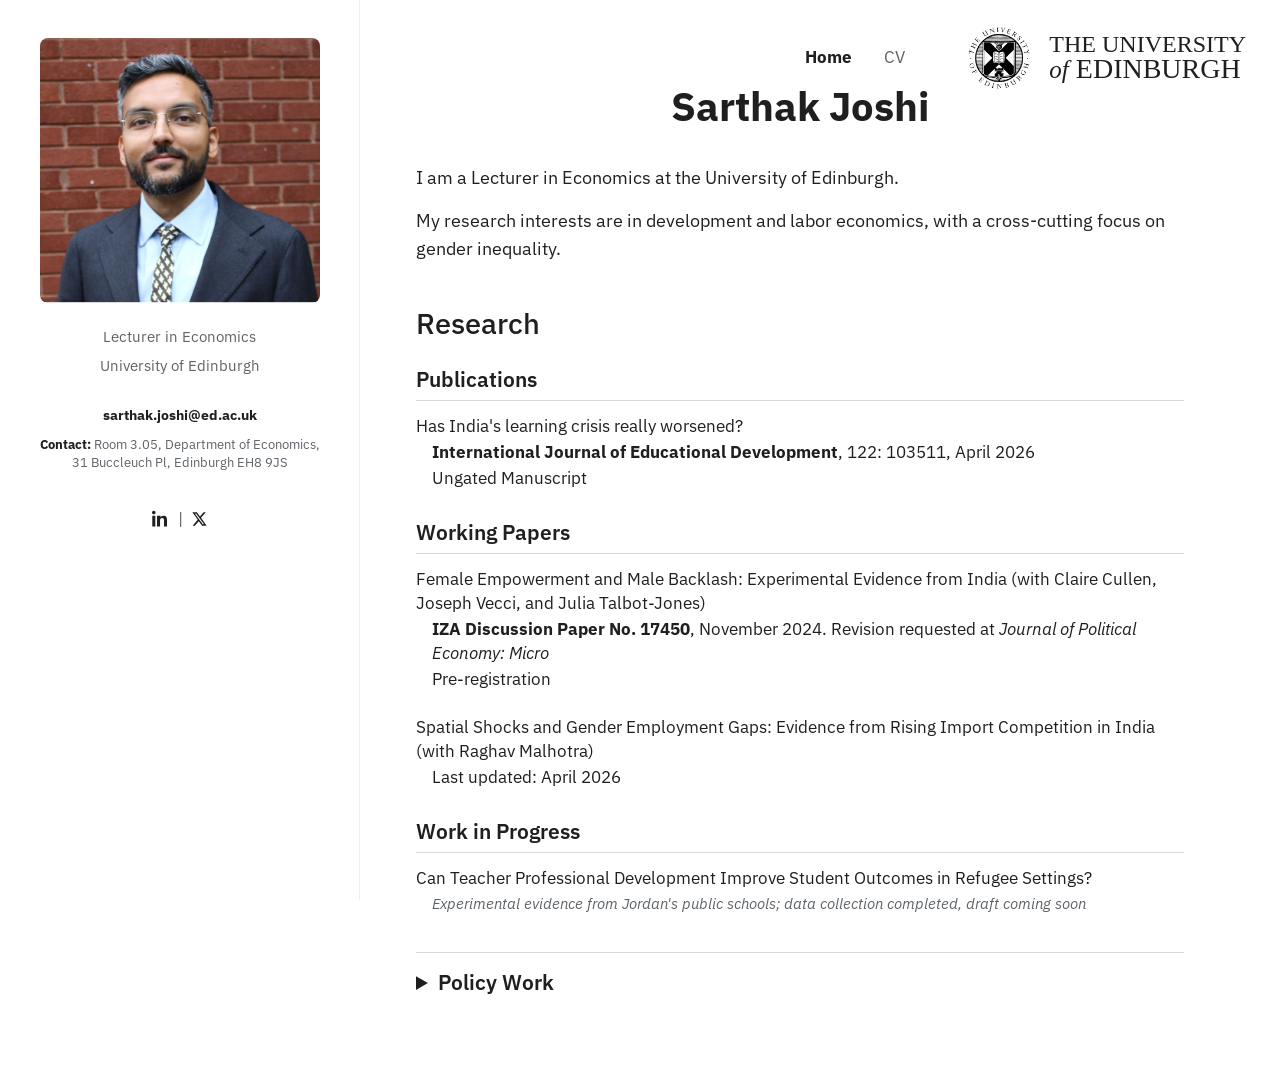
==== index.html @ 18a74660 "Fix mobile header behavior" ====
<!doctype html>
<html lang="en">
<head>
  <meta charset="utf-8" />
  <meta name="viewport" content="width=device-width, initial-scale=1" />
  <title>Sarthak Joshi | Economist</title>
  <meta name="description" content="Sarthak Joshi is a Lecturer in Economics at the University of Edinburgh working on development, labor, gender inequality, and education." />
  <link rel="preconnect" href="https://fonts.googleapis.com">
  <link rel="preconnect" href="https://fonts.gstatic.com" crossorigin>
  <link href="https://fonts.googleapis.com/css2?family=IBM+Plex+Sans:wght@400;500;600;700&family=IBM+Plex+Serif:wght@400;500;600;700&display=swap" rel="stylesheet">
  <link rel="stylesheet" href="style.css?v=20260616-mobile-header2" />
</head>
<body data-page="home">
  <header class="top-header">
    <a class="top-university-mark" href="https://www.ed.ac.uk/" target="_blank" rel="noreferrer" aria-label="University of Edinburgh">
      <img class="edinburgh-logo" src="/assets/UoE%20logo.png" alt="The University of Edinburgh" />
      <span class="university-wordmark" aria-hidden="true">
        <span class="wordmark-line">The University</span>
        <span class="wordmark-line"><em>of</em> Edinburgh</span>
      </span>
    </a>
    <nav class="top-nav" aria-label="Main">
      <a href="/" data-nav="home">Home</a>
      <a href="/cv.html" data-nav="cv">CV</a>
    </nav>
    <button class="mobile-menu-toggle" type="button" aria-expanded="false" aria-controls="mobile-menu" aria-label="Open navigation menu">
      <span></span>
      <span></span>
      <span></span>
      <span class="sr-only">Menu</span>
    </button>
    <img class="mobile-edinburgh-crest" src="/assets/UoE%20logo.png" alt="" aria-hidden="true" />
    <nav id="mobile-menu" class="mobile-nav" aria-label="Main">
      <a href="/" data-nav="home">Home</a>
      <a href="/cv.html" data-nav="cv">CV</a>
    </nav>
  </header>

  <aside class="profile-panel" aria-label="Profile">
    <div class="profile-inner">
      <a class="profile-name" href="/">Sarthak Joshi</a>
      <img class="profile-photo" src="/assets/preview-headshot.png" alt="Sarthak Joshi" />
      <p class="profile-role">Lecturer in Economics</p>
      <p class="profile-affiliation">University of Edinburgh</p>
      <a class="profile-email" href="mailto:sarthak.joshi@ed.ac.uk">sarthak.joshi@ed.ac.uk</a>
      <p class="profile-contact"><strong>Contact:</strong> Room 3.05, Department of Economics, 31 Buccleuch Pl, Edinburgh EH8 9JS</p>
      <p class="profile-socials">
        <a href="https://linkedin.com/in/sarthak-joshi-554698bb/?skipRedirect=true" target="_blank" rel="noreferrer" aria-label="LinkedIn">
          <svg class="linkedin-mark" viewBox="0 0 24 24" aria-hidden="true">
            <path d="M4.98 3.5C4.98 4.88 3.86 6 2.5 6S0 4.88 0 3.5 1.12 1 2.5 1s2.48 1.12 2.48 2.5zM.4 8h4.2v15H.4V8zm7.4 0h4.03v2.05h.06c.56-1.06 1.93-2.18 3.98-2.18 4.25 0 5.03 2.8 5.03 6.44V23h-4.2v-7.7c0-1.84-.03-4.2-2.56-4.2-2.56 0-2.95 2-2.95 4.06V23h-4.2V8z" />
          </svg>
          <span class="sr-only">LinkedIn</span>
        </a>
        <span aria-hidden="true">|</span>
        <a href="https://x.com/sarthak_joshi" target="_blank" rel="noreferrer" aria-label="X">
          <svg class="x-mark" viewBox="0 0 24 24" aria-hidden="true">
            <path d="M18.9 2h3.3l-7.2 8.24L23.5 22h-6.65l-5.2-6.8L5.7 22H2.4l7.7-8.8L2 2h6.82l4.7 6.22L18.9 2zm-1.16 17.93h1.83L7.82 3.96H5.85l11.9 15.97z" />
          </svg>
          <span class="sr-only">X</span>
        </a>
      </p>
    </div>
  </aside>

  <main class="site-main">
    <section class="intro-section" aria-labelledby="home-title">
      <h1 id="home-title">Sarthak Joshi</h1>
      <p>I am a Lecturer in Economics at the <a href="https://edwebprofiles.ed.ac.uk/profile/sarthak-joshi" target="_blank" rel="noreferrer">University of Edinburgh</a>.</p>
      <p>My research interests are in development and labor economics, with a cross-cutting focus on gender inequality.</p>
      <p class="main-contact"><strong>Contact:</strong> Room 3.05, Department of Economics, 31 Buccleuch Pl, Edinburgh EH8 9JS</p>
    </section>

    <section class="research-section" aria-labelledby="research">
      <h2 id="research">Research</h2>

      <section aria-labelledby="publications">
        <h3 id="publications">Publications</h3>
        <div class="item-list">
          <article class="paper" id="learning-crisis">
            <p class="paper-heading"><a class="paper-title" href="https://www.sciencedirect.com/science/article/pii/S0738059326000210#tbl0020" target="_blank" rel="noreferrer">Has India's learning crisis really worsened?</a></p>
            <p class="paper-meta"><strong>International Journal of Educational Development</strong>, 122: 103511, April 2026</p>
            <p class="paper-links"><a href="/learning_trends_India_v5.pdf">Ungated Manuscript</a></p>
          </article>
        </div>
      </section>

      <section aria-labelledby="working-papers">
        <h3 id="working-papers">Working Papers</h3>
        <div class="item-list">
          <article class="paper" id="female-empowerment">
            <p class="paper-heading"><a class="paper-title" href="https://docs.iza.org/dp17450.pdf" target="_blank" rel="noreferrer">Female Empowerment and Male Backlash: Experimental Evidence from India</a> <span class="paper-authors">(with <a href="https://sites.google.com/view/ccullen/about" target="_blank" rel="noreferrer">Claire Cullen</a>, <a href="https://sites.google.com/site/josephvecci/home" target="_blank" rel="noreferrer">Joseph Vecci</a>, and <a href="https://people.wgtn.ac.nz/julia.talbotjones" target="_blank" rel="noreferrer">Julia Talbot-Jones</a>)</span></p>
            <p class="paper-meta"><strong>IZA Discussion Paper No. 17450</strong>, November 2024. Revision requested at <em>Journal of Political Economy: Micro</em></p>
            <p class="paper-links"><a href="https://www.socialscienceregistry.org/trials/12640" target="_blank" rel="noreferrer">Pre-registration</a></p>
          </article>

          <article class="paper" id="spatial-shocks">
            <p class="paper-heading"><a class="paper-title" href="/documents/Spatial_shocks_and_gender_gaps_2026.pdf">Spatial Shocks and Gender Employment Gaps: Evidence from Rising Import Competition in India</a> <span class="paper-authors">(with <a href="https://www.raghavmalhotra.net/" target="_blank" rel="noreferrer">Raghav Malhotra</a>)</span></p>
            <p class="paper-meta">Last updated: April 2026</p>
          </article>
        </div>
      </section>

      <section aria-labelledby="work-in-progress">
        <h3 id="work-in-progress">Work in Progress</h3>
        <div class="item-list">
          <article class="paper">
            <p class="paper-heading"><span class="paper-title">Can Teacher Professional Development Improve Student Outcomes in Refugee Settings?</span></p>
            <p class="paper-note">Experimental evidence from Jordan's public schools; data collection completed, draft coming soon</p>
          </article>
        </div>
      </section>

      <details class="collapsible-section">
        <summary id="policy-work">Policy Work</summary>
        <ul class="policy-list">
          <li><strong>Conditional Cash Transfers to Improve Maternal and Child Nutrition Outcomes in Bihar, India</strong> (with Oxford Policy Management) <a href="https://www.opml.co.uk/sites/default/files/migrated_bolt_files/bcsp-midline-impact-evaluation-report.pdf" target="_blank" rel="noreferrer">Midline report</a>; <a href="https://www.opml.co.uk/sites/default/files/migrated_bolt_files/bcsp-impact-evaluation-endline-report.pdf" target="_blank" rel="noreferrer">Endline report</a></li>
          <li><strong>Improving H.A.B.I.T: Households' Attitudes and Behaviours to Increase Toilet Use in Rural India</strong> (with Oxford Policy Management) <a href="https://www.opml.co.uk/sites/default/files/migrated_bolt_files/habit-baseline-study-report.pdf" target="_blank" rel="noreferrer">Report</a></li>
        </ul>
      </details>
    </section>
  </main>

  <script src="script.js"></script>
</body>
</html>
---- style.css ----
:root {
  --bg: #ffffff;
  --panel: #ffffff;
  --text: #1f1f1f;
  --muted: #5e6368;
  --line: #d9d9d9;
  --accent: #1f1f1f;
  --content: 1160px;
  --sidebar: 360px;
}

* {
  box-sizing: border-box;
}

html,
body {
  min-height: 100%;
  overflow-x: hidden;
}

body {
  background: var(--bg);
  color: var(--text);
  font-family: "IBM Plex Sans", Arial, Helvetica, sans-serif;
  font-size: 16px;
  line-height: 1.58;
  margin: 0;
}

a {
  color: var(--accent);
  text-decoration: none;
}

a:hover {
  color: var(--accent);
  text-decoration: underline;
}

p,
li {
  margin: 0 0 0.9rem;
}

section,
article,
figure,
div {
  min-width: 0;
}

.sr-only {
  border: 0;
  clip: rect(0, 0, 0, 0);
  height: 1px;
  margin: -1px;
  overflow: hidden;
  padding: 0;
  position: absolute;
  width: 1px;
}

.top-header {
  align-items: flex-start;
  display: flex;
  gap: 58px;
  height: 86px;
  justify-content: flex-end;
  left: var(--sidebar);
  position: absolute;
  right: 34px;
  top: 22px;
  z-index: 4;
}

.top-university-mark {
  align-items: center;
  color: var(--text);
  display: inline-flex;
  gap: 14px;
  order: 2;
  text-decoration: none;
}

.top-university-mark:hover {
  color: var(--text);
  text-decoration: none;
}

.edinburgh-logo {
  display: block;
  height: 72px;
  width: auto;
}

.university-wordmark {
  color: var(--text);
  display: inline-flex;
  flex-direction: column;
  font-family: Georgia, "Times New Roman", serif;
  font-size: 28px;
  line-height: 0.9;
  text-transform: uppercase;
}

.wordmark-line:first-child {
  font-size: 24px;
}

.wordmark-line em {
  font-size: 25px;
  font-style: italic;
  text-transform: none;
}

.top-nav {
  align-items: center;
  display: flex;
  gap: 32px;
  order: 1;
  padding-top: 22px;
}

.top-nav a {
  color: var(--muted);
  font-size: 17px;
  text-decoration: none;
}

.top-nav a.active,
.top-nav a:hover {
  color: var(--text);
  font-weight: 700;
  text-decoration: none;
}

.profile-panel {
  background: var(--panel);
  border-right: 1px solid #eeeeee;
  height: 100vh;
  left: 0;
  overflow-y: auto;
  padding: 38px 34px 34px;
  position: fixed;
  top: 0;
  width: var(--sidebar);
}

.profile-inner {
  align-items: center;
  display: flex;
  flex-direction: column;
  margin: 0 auto;
  max-width: 280px;
  text-align: center;
}

.profile-name {
  color: var(--text);
  display: none;
  font-size: 25px;
  font-weight: 700;
  letter-spacing: 0;
  line-height: 1.2;
  margin-bottom: 22px;
  text-transform: none;
}

.profile-name:hover {
  text-decoration: none;
}

.site-status {
  color: var(--muted);
  font-size: 14px;
  margin: -14px 0 18px;
}

.profile-photo {
  border-radius: 8px;
  display: block;
  height: auto;
  margin-bottom: 22px;
  width: 100%;
}

.profile-role,
.profile-affiliation {
  color: var(--muted);
  font-size: 15px;
  line-height: 1.55;
  margin-bottom: 0.35rem;
}

.profile-email {
  font-size: 14px;
  font-weight: 700;
  margin: 22px 0 10px;
  overflow-wrap: anywhere;
}

.profile-contact {
  color: var(--muted);
  font-size: 13px;
  line-height: 1.35;
  margin: 0 0 22px;
}

.profile-contact strong {
  color: var(--text);
  font-weight: 700;
}

.main-contact {
  display: none;
}

.profile-nav,
.profile-socials {
  align-items: center;
  display: flex;
  flex-wrap: wrap;
  font-size: 17px;
  font-weight: 700;
  gap: 0.55rem;
  justify-content: center;
  margin: 0;
}

.profile-nav {
  margin-bottom: 22px;
}

.mobile-nav {
  display: none;
}

.mobile-edinburgh-crest {
  display: none;
}

.profile-nav span,
.profile-socials span {
  color: var(--muted);
  font-weight: 400;
}

.profile-socials {
  margin-top: 12px;
}

.mobile-menu-toggle {
  background: transparent;
  border: 0;
  cursor: pointer;
  display: none;
  height: 36px;
  margin: 0;
  padding: 6px;
  width: 42px;
}

.mobile-menu-toggle span:not(.sr-only) {
  background: var(--text);
  display: block;
  height: 2px;
  margin: 5px auto;
  width: 24px;
}

.profile-nav a {
  color: var(--text);
}

.profile-nav a.active {
  color: var(--accent);
}

.profile-socials a {
  color: var(--text);
  display: inline-flex;
  line-height: 1;
}

.profile-socials svg {
  display: block;
  fill: currentColor;
  height: 1rem;
  width: 1rem;
}

.profile-socials .linkedin-mark {
  height: 1.08rem;
  width: 1.08rem;
}

.site-main {
  margin-left: var(--sidebar);
  margin-right: auto;
  max-width: calc(var(--content) + 152px);
  padding: 82px 96px 72px 56px;
  width: calc(100% - var(--sidebar));
}

.intro-section {
  margin-bottom: 42px;
  max-width: 980px;
}

h1,
h2,
h3 {
  color: var(--text);
  line-height: 1.2;
  margin: 0;
}

h1 {
  font-size: 40px;
  font-weight: 700;
  margin-bottom: 18px;
}

#home-title {
  margin-bottom: 34px;
  text-align: center;
}

h2 {
  color: var(--accent);
  font-size: 29px;
  font-weight: 500;
  margin: 38px 0 22px;
}

h3 {
  border-bottom: 1px solid var(--line);
  font-size: 21px;
  font-weight: 600;
  margin: 26px 0 14px;
  padding-bottom: 8px;
}

.intro-section p {
  font-size: 18px;
  max-width: 980px;
}

.research-section,
.cv-panel {
  max-width: var(--content);
}

.item-list {
  display: grid;
  gap: 1.35rem;
}

.paper {
  overflow-wrap: anywhere;
}

.paper-heading,
.paper-links,
.paper-meta,
.paper-note,
.metric {
  margin-bottom: 0.16rem;
}

.paper-heading,
.paper-links,
.paper-meta {
  color: var(--text);
  font-size: 17px;
  line-height: 1.4;
}

.paper-title {
  font-weight: 400;
}

a.paper-title {
  color: var(--accent);
}

span.paper-title {
  color: var(--text);
}

.paper-authors,
.paper-authors a {
  font-weight: 400;
}

.paper-links,
.paper-meta,
.paper-note {
  margin-left: 1rem;
}

.paper-links a {
  color: var(--accent);
  font-weight: 400;
}

.paper-note {
  color: var(--muted);
  font-size: 15px;
  font-style: italic;
  line-height: 1.4;
}

.policy-list {
  padding-left: 1.2rem;
}

.policy-list li {
  line-height: 1.45;
  margin-bottom: 1rem;
}

.collapsible-section {
  border-top: 1px solid var(--line);
  margin-top: 2.2rem;
  padding-top: 0.8rem;
}

.collapsible-section summary {
  color: var(--text);
  cursor: pointer;
  font-size: 21px;
  font-weight: 600;
}

.collapsible-section[open] summary {
  margin-bottom: 1rem;
}

.cv-actions {
  align-items: center;
  display: flex;
  flex-wrap: wrap;
  gap: 0.5rem;
  margin-bottom: 1rem;
}

.cv-actions span {
  color: var(--muted);
}

.cv-frame {
  border: 1px solid var(--line);
  display: block;
  height: calc(100vh - 220px);
  min-height: 520px;
  width: 100%;
}

.cv-fallback {
  align-items: center;
  background: #f7f7f7;
  color: var(--muted);
  display: flex;
  flex-direction: column;
  height: 100%;
  justify-content: center;
  padding: 2rem;
  text-align: center;
}

blockquote {
  border-left: 3px solid var(--line);
  margin: 0 0 1rem;
  padding-left: 1rem;
}

cite {
  color: var(--muted);
  display: block;
  font-size: 13px;
  font-style: normal;
}

@media (max-width: 700px) {
  .top-header {
    display: block;
    height: 64px;
    left: 0;
    overflow: visible;
    position: fixed;
    right: auto;
    top: 0;
    width: 100vw;
    z-index: 10;
  }

  .top-nav {
    display: none;
  }

  .top-university-mark {
    align-items: center;
    display: flex;
    gap: 14px;
    justify-content: flex-end;
    position: fixed;
    right: 14px;
    top: 12px;
    transform: scale(0.48);
    transform-origin: top right;
    width: 430px;
    z-index: 20;
  }

  .university-wordmark {
    display: inline-flex;
    font-size: 28px;
    line-height: 0.9;
  }

  .edinburgh-logo {
    display: block;
    height: 72px;
  }

  .wordmark-line:first-child {
    font-size: 24px;
  }

  .wordmark-line em {
    font-size: 25px;
  }

  .mobile-edinburgh-crest {
    display: none;
  }

  .profile-panel {
    border-bottom: 1px solid #eeeeee;
    border-right: 0;
    height: auto;
    overflow: visible;
    padding: 88px 24px 24px;
    position: relative;
    width: 100%;
  }

  .profile-inner {
    max-width: 310px;
  }

  .profile-name {
    display: block;
    font-size: 25px;
    margin-bottom: 16px;
  }

  .mobile-menu-toggle {
    display: block;
    left: 22px;
    position: absolute;
    top: 16px;
  }

  .profile-nav {
    display: none;
    margin-bottom: 18px;
  }

  .top-header.menu-open .mobile-nav {
    background: #ffffff;
    border: 1px solid #eeeeee;
    display: flex;
    flex-direction: column;
    gap: 0;
    left: 22px;
    min-width: 116px;
    padding: 8px 0;
    position: fixed;
    top: 54px;
    z-index: 21;
  }

  .mobile-nav a {
    color: var(--text);
    display: block;
    font-size: 17px;
    line-height: 1.2;
    padding: 8px 14px;
    text-decoration: none;
  }

  .mobile-nav a.active,
  .mobile-nav a:hover {
    color: var(--text);
    font-weight: 700;
    text-decoration: none;
  }

  .profile-photo {
    margin-bottom: 16px;
    max-width: 220px;
  }

  .profile-role,
  .profile-affiliation {
    font-size: 15px;
  }

  .profile-email {
    margin: 16px 0 18px;
  }

  .profile-contact {
    display: block;
    margin-bottom: 18px;
  }

  .main-contact {
    display: none;
  }

  .profile-socials {
    margin-top: 8px;
  }

  .site-main {
    margin-left: 0;
    max-width: none;
    padding: 42px 22px 58px;
    width: 100%;
  }

  body[data-page="cv"] .top-header,
  body[data-page="cv"] .profile-panel {
    display: none;
  }

  body[data-page="cv"] .site-main {
    padding: 22px 14px 28px;
  }

  body[data-page="cv"] h1 {
    margin-bottom: 12px;
  }

  .site-main a,
  .cv-actions a,
  .cv-fallback a {
    color: #2f6fbd;
  }

  .profile-panel a,
  .top-university-mark {
    color: var(--text);
  }

  h1 {
    font-size: 34px;
  }

  #home-title {
    display: none;
    margin-bottom: 24px;
  }

  h2 {
    font-size: 26px;
    margin-top: 38px;
  }

  h3 {
    font-size: 20px;
  }

  .intro-section p {
    font-size: 17px;
  }

  .paper-links,
  .paper-meta,
  .paper-note {
    margin-left: 0;
  }

  .paper-title,
  .paper-authors {
    display: block;
  }

  .cv-frame {
    height: calc(100vh - 126px);
    min-height: 620px;
  }
}
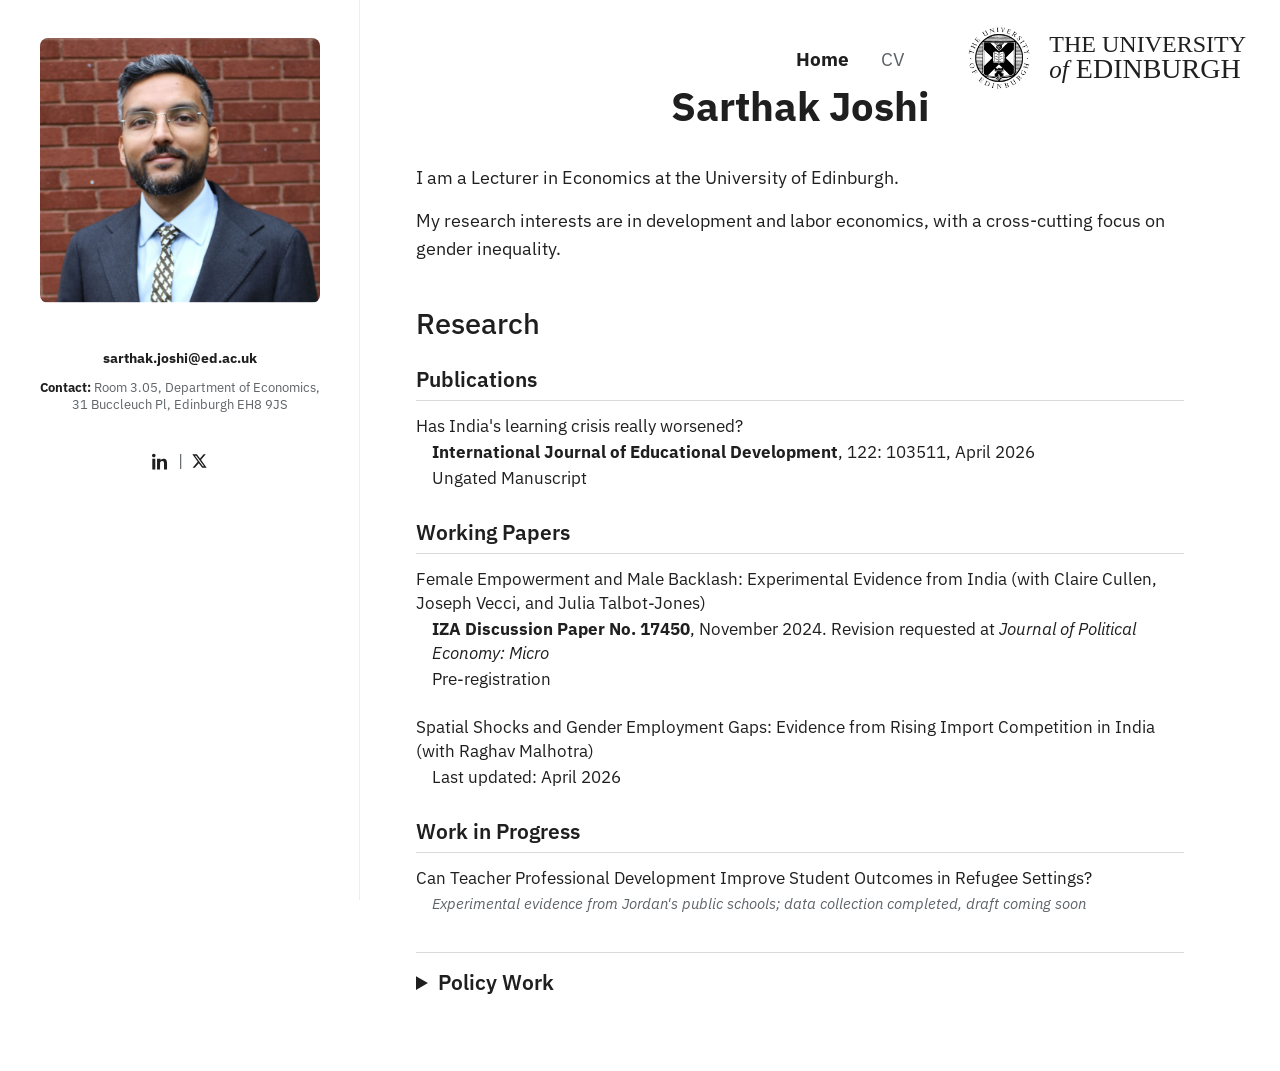
==== commit 321adfb1: "Refine mobile CV navigation" ====
--- a/index.html
+++ b/index.html
@@ -8,7 +8,7 @@
   <link rel="preconnect" href="https://fonts.googleapis.com">
   <link rel="preconnect" href="https://fonts.gstatic.com" crossorigin>
   <link href="https://fonts.googleapis.com/css2?family=IBM+Plex+Sans:wght@400;500;600;700&family=IBM+Plex+Serif:wght@400;500;600;700&display=swap" rel="stylesheet">
-  <link rel="stylesheet" href="style.css?v=20260616-mobile-header2" />
+  <link rel="stylesheet" href="style.css?v=20260616-cv-mobile3" />
 </head>
 <body data-page="home">
   <header class="top-header">
@@ -40,8 +40,6 @@
     <div class="profile-inner">
       <a class="profile-name" href="/">Sarthak Joshi</a>
       <img class="profile-photo" src="/assets/preview-headshot.png" alt="Sarthak Joshi" />
-      <p class="profile-role">Lecturer in Economics</p>
-      <p class="profile-affiliation">University of Edinburgh</p>
       <a class="profile-email" href="mailto:sarthak.joshi@ed.ac.uk">sarthak.joshi@ed.ac.uk</a>
       <p class="profile-contact"><strong>Contact:</strong> Room 3.05, Department of Economics, 31 Buccleuch Pl, Edinburgh EH8 9JS</p>
       <p class="profile-socials">
--- a/style.css
+++ b/style.css
@@ -124,7 +124,7 @@
 
 .top-nav a {
   color: var(--muted);
-  font-size: 17px;
+  font-size: 19px;
   text-decoration: none;
 }
 
@@ -450,6 +450,10 @@
   color: var(--muted);
 }
 
+.mobile-cv-fallback {
+  display: none;
+}
+
 .cv-frame {
   border: 1px solid var(--line);
   display: block;
@@ -485,6 +489,8 @@
 
 @media (max-width: 700px) {
   .top-header {
+    background: #ffffff;
+    border-bottom: 1px solid #eeeeee;
     display: block;
     height: 64px;
     left: 0;
@@ -579,7 +585,7 @@
     min-width: 116px;
     padding: 8px 0;
     position: fixed;
-    top: 54px;
+    top: 64px;
     z-index: 21;
   }
 
@@ -633,13 +639,12 @@
     width: 100%;
   }
 
-  body[data-page="cv"] .top-header,
   body[data-page="cv"] .profile-panel {
     display: none;
   }
 
   body[data-page="cv"] .site-main {
-    padding: 22px 14px 28px;
+    padding: 86px 14px 28px;
   }
 
   body[data-page="cv"] h1 {
@@ -691,7 +696,22 @@
   }
 
   .cv-frame {
-    height: calc(100vh - 126px);
-    min-height: 620px;
-  }
-}
+    display: none;
+  }
+
+  .mobile-cv-fallback {
+    background: #f7f7f7;
+    border: 1px solid var(--line);
+    color: var(--muted);
+    display: block;
+    font-size: 16px;
+    line-height: 1.45;
+    max-width: 100%;
+    overflow-wrap: break-word;
+    padding: 20px;
+  }
+
+  .mobile-cv-fallback p {
+    margin-bottom: 0.7rem;
+  }
+}
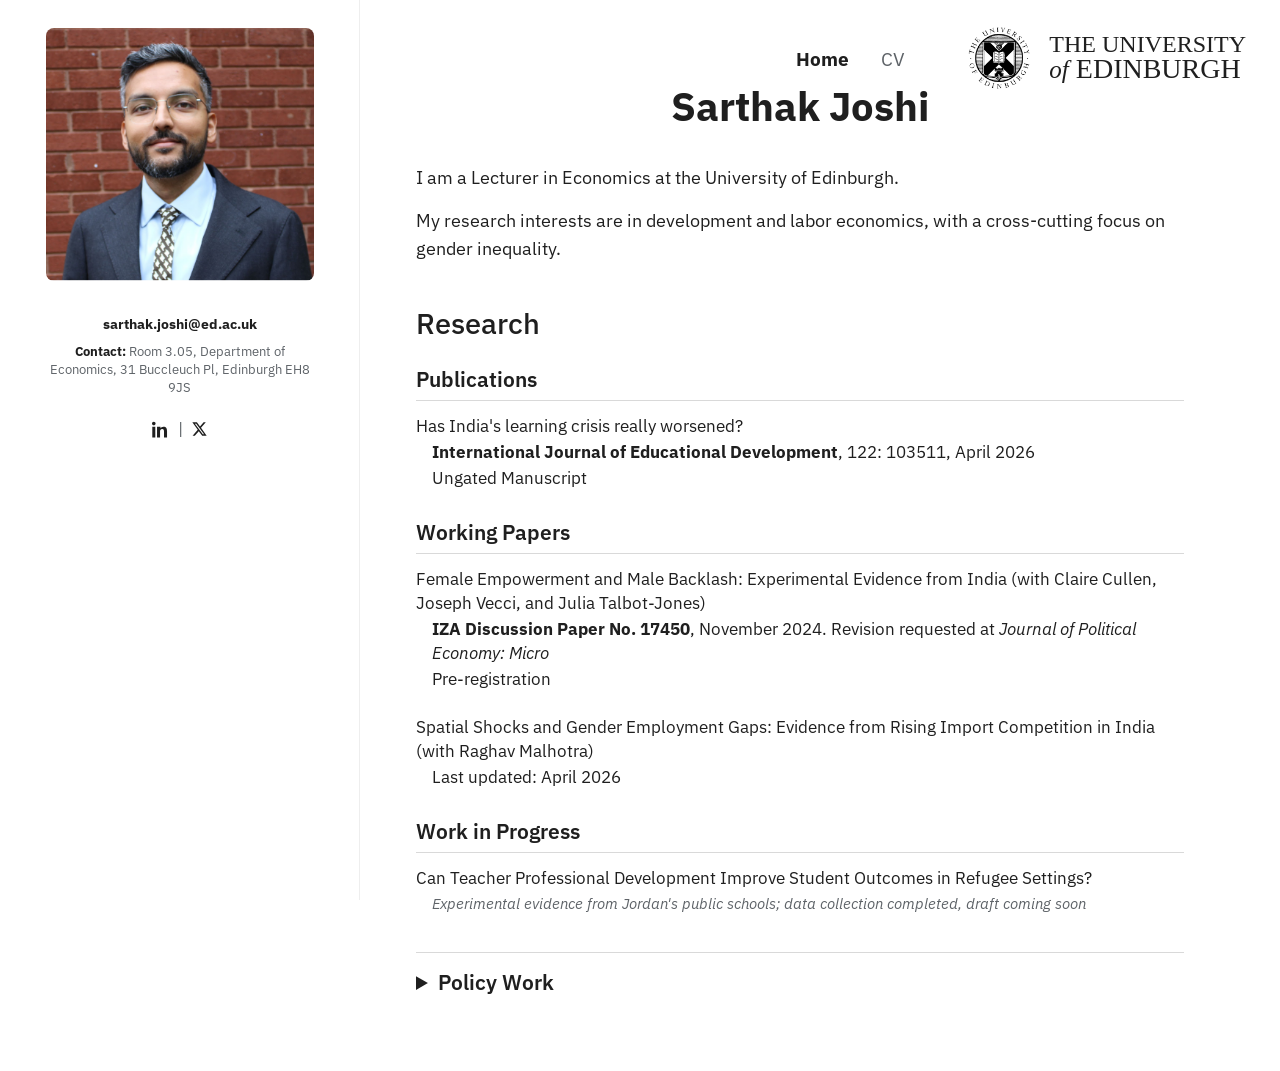
==== commit 44ede741: "Tighten profile panel spacing" ====
--- a/index.html
+++ b/index.html
@@ -8,7 +8,7 @@
   <link rel="preconnect" href="https://fonts.googleapis.com">
   <link rel="preconnect" href="https://fonts.gstatic.com" crossorigin>
   <link href="https://fonts.googleapis.com/css2?family=IBM+Plex+Sans:wght@400;500;600;700&family=IBM+Plex+Serif:wght@400;500;600;700&display=swap" rel="stylesheet">
-  <link rel="stylesheet" href="style.css?v=20260616-cv-mobile3" />
+  <link rel="stylesheet" href="style.css?v=20260616-panel-tight1" />
 </head>
 <body data-page="home">
   <header class="top-header">
--- a/style.css
+++ b/style.css
@@ -141,7 +141,7 @@
   height: 100vh;
   left: 0;
   overflow-y: auto;
-  padding: 38px 34px 34px;
+  padding: 28px 28px 24px;
   position: fixed;
   top: 0;
   width: var(--sidebar);
@@ -152,18 +152,18 @@
   display: flex;
   flex-direction: column;
   margin: 0 auto;
-  max-width: 280px;
+  max-width: 268px;
   text-align: center;
 }
 
 .profile-name {
   color: var(--text);
   display: none;
-  font-size: 25px;
+  font-size: 34px;
   font-weight: 700;
   letter-spacing: 0;
   line-height: 1.2;
-  margin-bottom: 22px;
+  margin-bottom: 14px;
   text-transform: none;
 }
 
@@ -181,13 +181,14 @@
   border-radius: 8px;
   display: block;
   height: auto;
-  margin-bottom: 22px;
+  margin-bottom: 16px;
   width: 100%;
 }
 
 .profile-role,
 .profile-affiliation {
   color: var(--muted);
+  display: none;
   font-size: 15px;
   line-height: 1.55;
   margin-bottom: 0.35rem;
@@ -196,7 +197,7 @@
 .profile-email {
   font-size: 14px;
   font-weight: 700;
-  margin: 22px 0 10px;
+  margin: 16px 0 8px;
   overflow-wrap: anywhere;
 }
 
@@ -204,7 +205,7 @@
   color: var(--muted);
   font-size: 13px;
   line-height: 1.35;
-  margin: 0 0 22px;
+  margin: 0 0 14px;
 }
 
 .profile-contact strong {
@@ -247,7 +248,7 @@
 }
 
 .profile-socials {
-  margin-top: 12px;
+  margin-top: 6px;
 }
 
 .mobile-menu-toggle {
@@ -491,14 +492,16 @@
   .top-header {
     background: #ffffff;
     border-bottom: 1px solid #eeeeee;
-    display: block;
+    display: flex;
     height: 64px;
     left: 0;
+    align-items: center;
     overflow: visible;
+    padding: 0 14px 0 12px;
     position: fixed;
-    right: auto;
+    right: 0;
     top: 0;
-    width: 100vw;
+    width: 100%;
     z-index: 10;
   }
 
@@ -509,34 +512,36 @@
   .top-university-mark {
     align-items: center;
     display: flex;
-    gap: 14px;
+    gap: 6px;
     justify-content: flex-end;
-    position: fixed;
-    right: 14px;
-    top: 12px;
-    transform: scale(0.48);
-    transform-origin: top right;
-    width: 430px;
+    margin-left: auto;
+    max-width: calc(100vw - 88px);
+    position: static;
+    transform: none;
+    width: auto;
     z-index: 20;
   }
 
   .university-wordmark {
     display: inline-flex;
-    font-size: 28px;
-    line-height: 0.9;
+    font-size: 15px;
+    flex: 0 1 auto;
+    line-height: 0.92;
+    min-width: 0;
   }
 
   .edinburgh-logo {
     display: block;
-    height: 72px;
+    flex: 0 0 auto;
+    height: 36px;
   }
 
   .wordmark-line:first-child {
-    font-size: 24px;
+    font-size: 13px;
   }
 
   .wordmark-line em {
-    font-size: 25px;
+    font-size: 14px;
   }
 
   .mobile-edinburgh-crest {
@@ -548,26 +553,27 @@
     border-right: 0;
     height: auto;
     overflow: visible;
-    padding: 88px 24px 24px;
+    padding: 82px 20px 18px;
     position: relative;
     width: 100%;
   }
 
   .profile-inner {
-    max-width: 310px;
+    max-width: 285px;
   }
 
   .profile-name {
     display: block;
-    font-size: 25px;
-    margin-bottom: 16px;
+    font-size: 34px;
+    margin-bottom: 12px;
   }
 
   .mobile-menu-toggle {
     display: block;
-    left: 22px;
-    position: absolute;
-    top: 16px;
+    left: auto;
+    margin-right: 10px;
+    position: relative;
+    top: auto;
   }
 
   .profile-nav {
@@ -606,8 +612,8 @@
   }
 
   .profile-photo {
-    margin-bottom: 16px;
-    max-width: 220px;
+    margin-bottom: 12px;
+    max-width: 212px;
   }
 
   .profile-role,
@@ -616,12 +622,12 @@
   }
 
   .profile-email {
-    margin: 16px 0 18px;
+    margin: 12px 0 8px;
   }
 
   .profile-contact {
     display: block;
-    margin-bottom: 18px;
+    margin-bottom: 12px;
   }
 
   .main-contact {
@@ -629,7 +635,7 @@
   }
 
   .profile-socials {
-    margin-top: 8px;
+    margin-top: 4px;
   }
 
   .site-main {
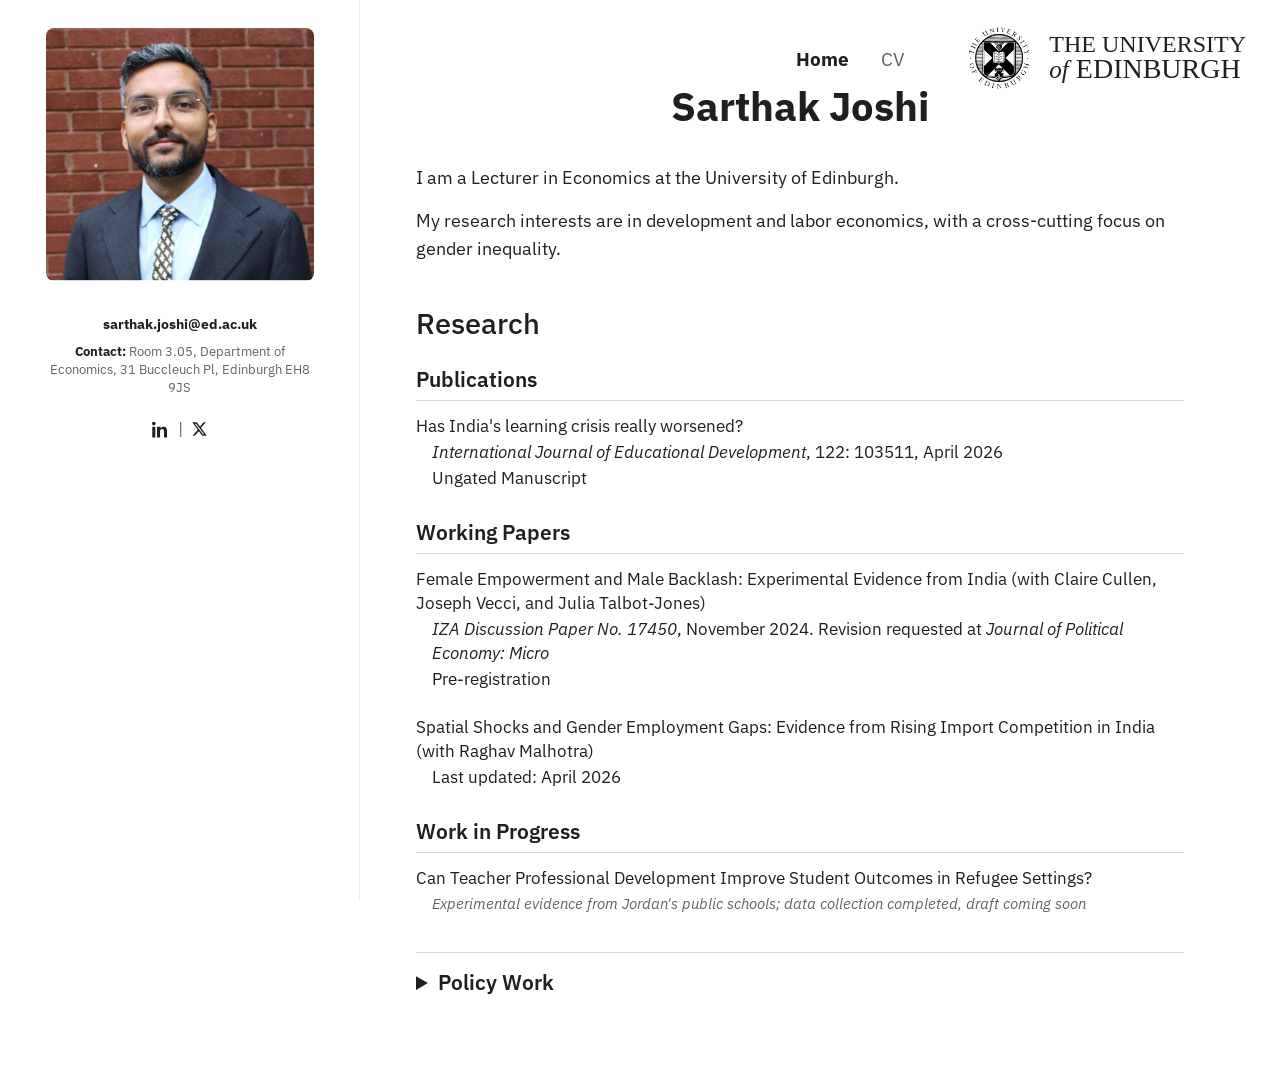
==== commit 8200e111: "Italicize journal names" ====
--- a/index.html
+++ b/index.html
@@ -29,7 +29,6 @@
       <span></span>
       <span class="sr-only">Menu</span>
     </button>
-    <img class="mobile-edinburgh-crest" src="/assets/UoE%20logo.png" alt="" aria-hidden="true" />
     <nav id="mobile-menu" class="mobile-nav" aria-label="Main">
       <a href="/" data-nav="home">Home</a>
       <a href="/cv.html" data-nav="cv">CV</a>
@@ -76,7 +75,7 @@
         <div class="item-list">
           <article class="paper" id="learning-crisis">
             <p class="paper-heading"><a class="paper-title" href="https://www.sciencedirect.com/science/article/pii/S0738059326000210#tbl0020" target="_blank" rel="noreferrer">Has India's learning crisis really worsened?</a></p>
-            <p class="paper-meta"><strong>International Journal of Educational Development</strong>, 122: 103511, April 2026</p>
+            <p class="paper-meta"><em>International Journal of Educational Development</em>, 122: 103511, April 2026</p>
             <p class="paper-links"><a href="/learning_trends_India_v5.pdf">Ungated Manuscript</a></p>
           </article>
         </div>
@@ -87,7 +86,7 @@
         <div class="item-list">
           <article class="paper" id="female-empowerment">
             <p class="paper-heading"><a class="paper-title" href="https://docs.iza.org/dp17450.pdf" target="_blank" rel="noreferrer">Female Empowerment and Male Backlash: Experimental Evidence from India</a> <span class="paper-authors">(with <a href="https://sites.google.com/view/ccullen/about" target="_blank" rel="noreferrer">Claire Cullen</a>, <a href="https://sites.google.com/site/josephvecci/home" target="_blank" rel="noreferrer">Joseph Vecci</a>, and <a href="https://people.wgtn.ac.nz/julia.talbotjones" target="_blank" rel="noreferrer">Julia Talbot-Jones</a>)</span></p>
-            <p class="paper-meta"><strong>IZA Discussion Paper No. 17450</strong>, November 2024. Revision requested at <em>Journal of Political Economy: Micro</em></p>
+            <p class="paper-meta"><em>IZA Discussion Paper No. 17450</em>, November 2024. Revision requested at <em>Journal of Political Economy: Micro</em></p>
             <p class="paper-links"><a href="https://www.socialscienceregistry.org/trials/12640" target="_blank" rel="noreferrer">Pre-registration</a></p>
           </article>
 
--- a/style.css
+++ b/style.css
@@ -171,12 +171,6 @@
   text-decoration: none;
 }
 
-.site-status {
-  color: var(--muted);
-  font-size: 14px;
-  margin: -14px 0 18px;
-}
-
 .profile-photo {
   border-radius: 8px;
   display: block;
@@ -185,15 +179,6 @@
   width: 100%;
 }
 
-.profile-role,
-.profile-affiliation {
-  color: var(--muted);
-  display: none;
-  font-size: 15px;
-  line-height: 1.55;
-  margin-bottom: 0.35rem;
-}
-
 .profile-email {
   font-size: 14px;
   font-weight: 700;
@@ -217,7 +202,6 @@
   display: none;
 }
 
-.profile-nav,
 .profile-socials {
   align-items: center;
   display: flex;
@@ -229,19 +213,10 @@
   margin: 0;
 }
 
-.profile-nav {
-  margin-bottom: 22px;
-}
-
 .mobile-nav {
   display: none;
 }
 
-.mobile-edinburgh-crest {
-  display: none;
-}
-
-.profile-nav span,
 .profile-socials span {
   color: var(--muted);
   font-weight: 400;
@@ -268,14 +243,6 @@
   height: 2px;
   margin: 5px auto;
   width: 24px;
-}
-
-.profile-nav a {
-  color: var(--text);
-}
-
-.profile-nav a.active {
-  color: var(--accent);
 }
 
 .profile-socials a {
@@ -544,10 +511,6 @@
     font-size: 14px;
   }
 
-  .mobile-edinburgh-crest {
-    display: none;
-  }
-
   .profile-panel {
     border-bottom: 1px solid #eeeeee;
     border-right: 0;
@@ -574,11 +537,6 @@
     margin-right: 10px;
     position: relative;
     top: auto;
-  }
-
-  .profile-nav {
-    display: none;
-    margin-bottom: 18px;
   }
 
   .top-header.menu-open .mobile-nav {
@@ -616,11 +574,6 @@
     max-width: 212px;
   }
 
-  .profile-role,
-  .profile-affiliation {
-    font-size: 15px;
-  }
-
   .profile-email {
     margin: 12px 0 8px;
   }
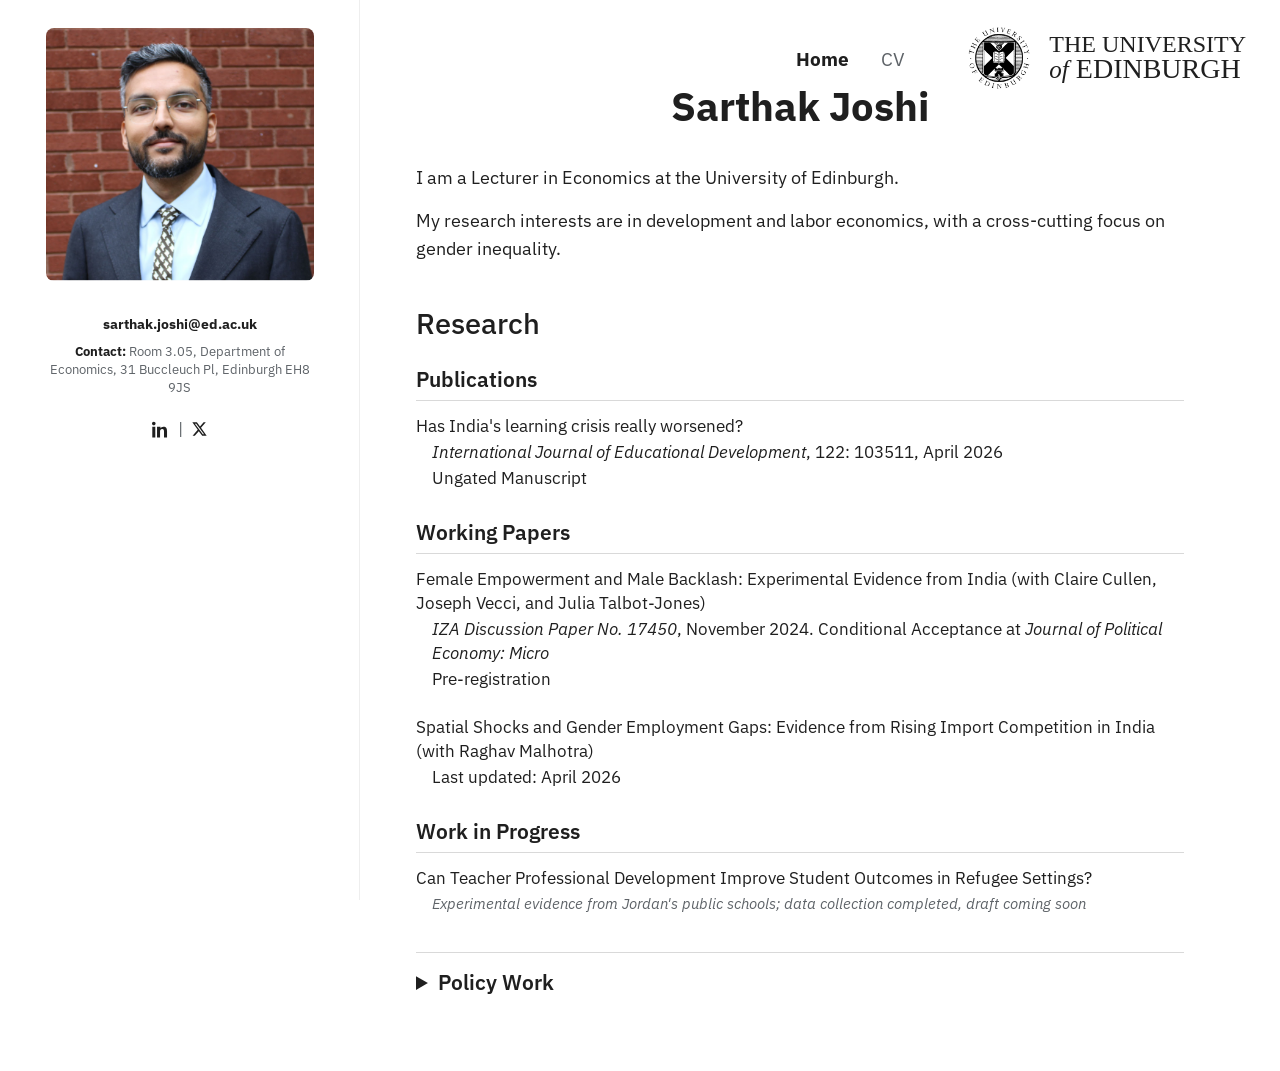
==== commit 475b6ef2: "Update paper status to Conditional Acceptance" ====
--- a/index.html
+++ b/index.html
@@ -86,7 +86,7 @@
         <div class="item-list">
           <article class="paper" id="female-empowerment">
             <p class="paper-heading"><a class="paper-title" href="https://docs.iza.org/dp17450.pdf" target="_blank" rel="noreferrer">Female Empowerment and Male Backlash: Experimental Evidence from India</a> <span class="paper-authors">(with <a href="https://sites.google.com/view/ccullen/about" target="_blank" rel="noreferrer">Claire Cullen</a>, <a href="https://sites.google.com/site/josephvecci/home" target="_blank" rel="noreferrer">Joseph Vecci</a>, and <a href="https://people.wgtn.ac.nz/julia.talbotjones" target="_blank" rel="noreferrer">Julia Talbot-Jones</a>)</span></p>
-            <p class="paper-meta"><em>IZA Discussion Paper No. 17450</em>, November 2024. Revision requested at <em>Journal of Political Economy: Micro</em></p>
+            <p class="paper-meta"><em>IZA Discussion Paper No. 17450</em>, November 2024. Conditional Acceptance at <em>Journal of Political Economy: Micro</em></p>
             <p class="paper-links"><a href="https://www.socialscienceregistry.org/trials/12640" target="_blank" rel="noreferrer">Pre-registration</a></p>
           </article>
 
